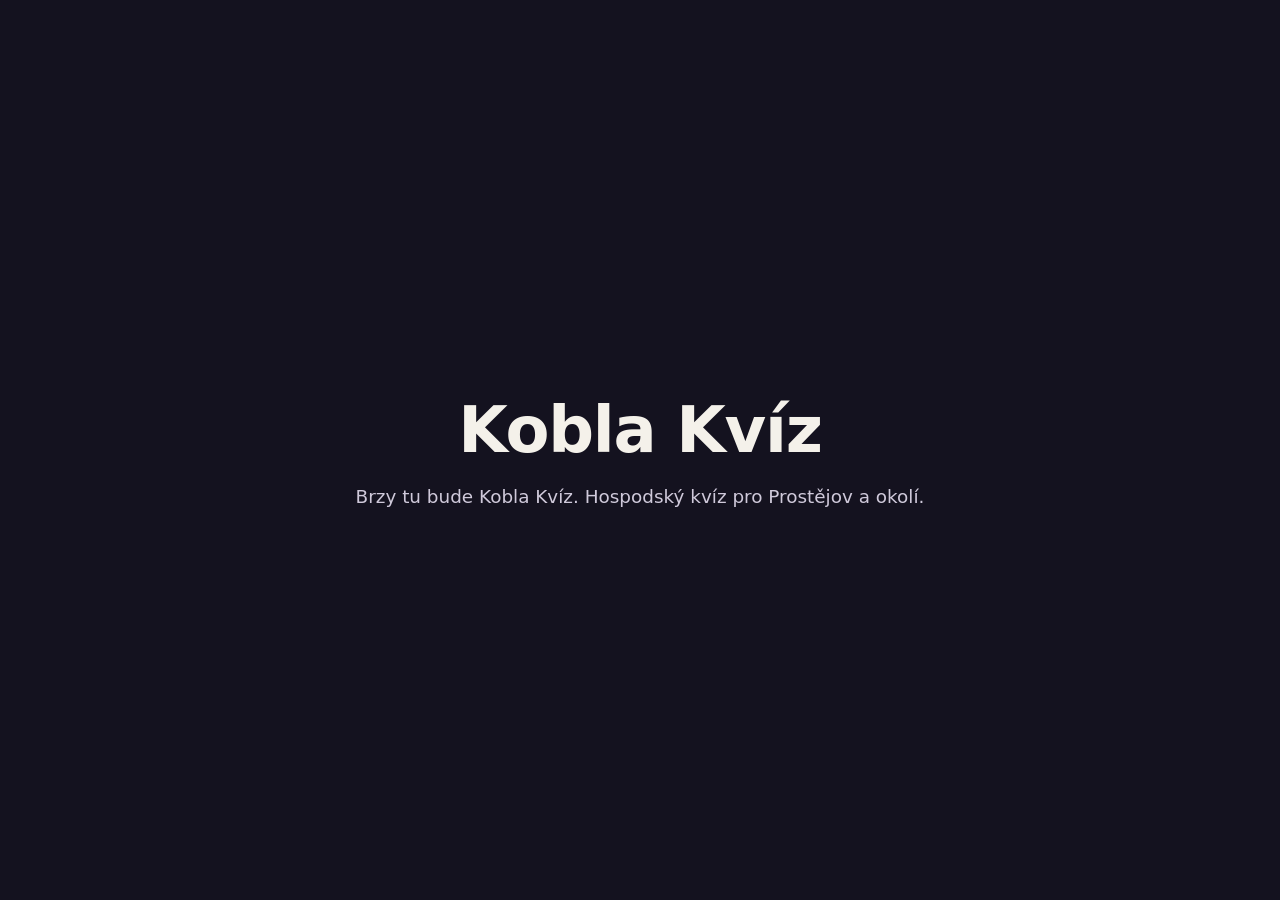
==== index.html @ 4ed38824 "Fáze 0: nasazení na GitHub Pages, kostra webu a vymyšlená demo data Co-Authored-By: Claude Opus 5.5 " ====
<!doctype html>
<html lang="cs">
<head>
  <meta charset="utf-8">
  <meta name="viewport" content="width=device-width, initial-scale=1">
  <title>Kobla Kvíz – brzy</title>
  <meta name="description" content="Hospodský kvíz pro Prostějov a okolí. Web se právě chystá.">
  <style>
    html { color-scheme: dark; }
    body { margin: 0; min-height: 100vh; display: grid; place-items: center; background: #14121f; color: #f4f1ea;
      font-family: system-ui, -apple-system, "Segoe UI", Roboto, sans-serif; text-align: center; padding: 24px; box-sizing: border-box; }
    h1 { font-size: clamp(2.2rem, 8vw, 4rem); margin: 0 0 .3em; letter-spacing: -.02em; }
    p { font-size: 1.15rem; margin: 0; color: #cfc9da; }
  </style>
</head>
<body>
  <main>
    <h1>Kobla Kvíz</h1>
    <p>Brzy tu bude Kobla Kvíz. Hospodský kvíz pro Prostějov a okolí.</p>
  </main>
</body>
</html>
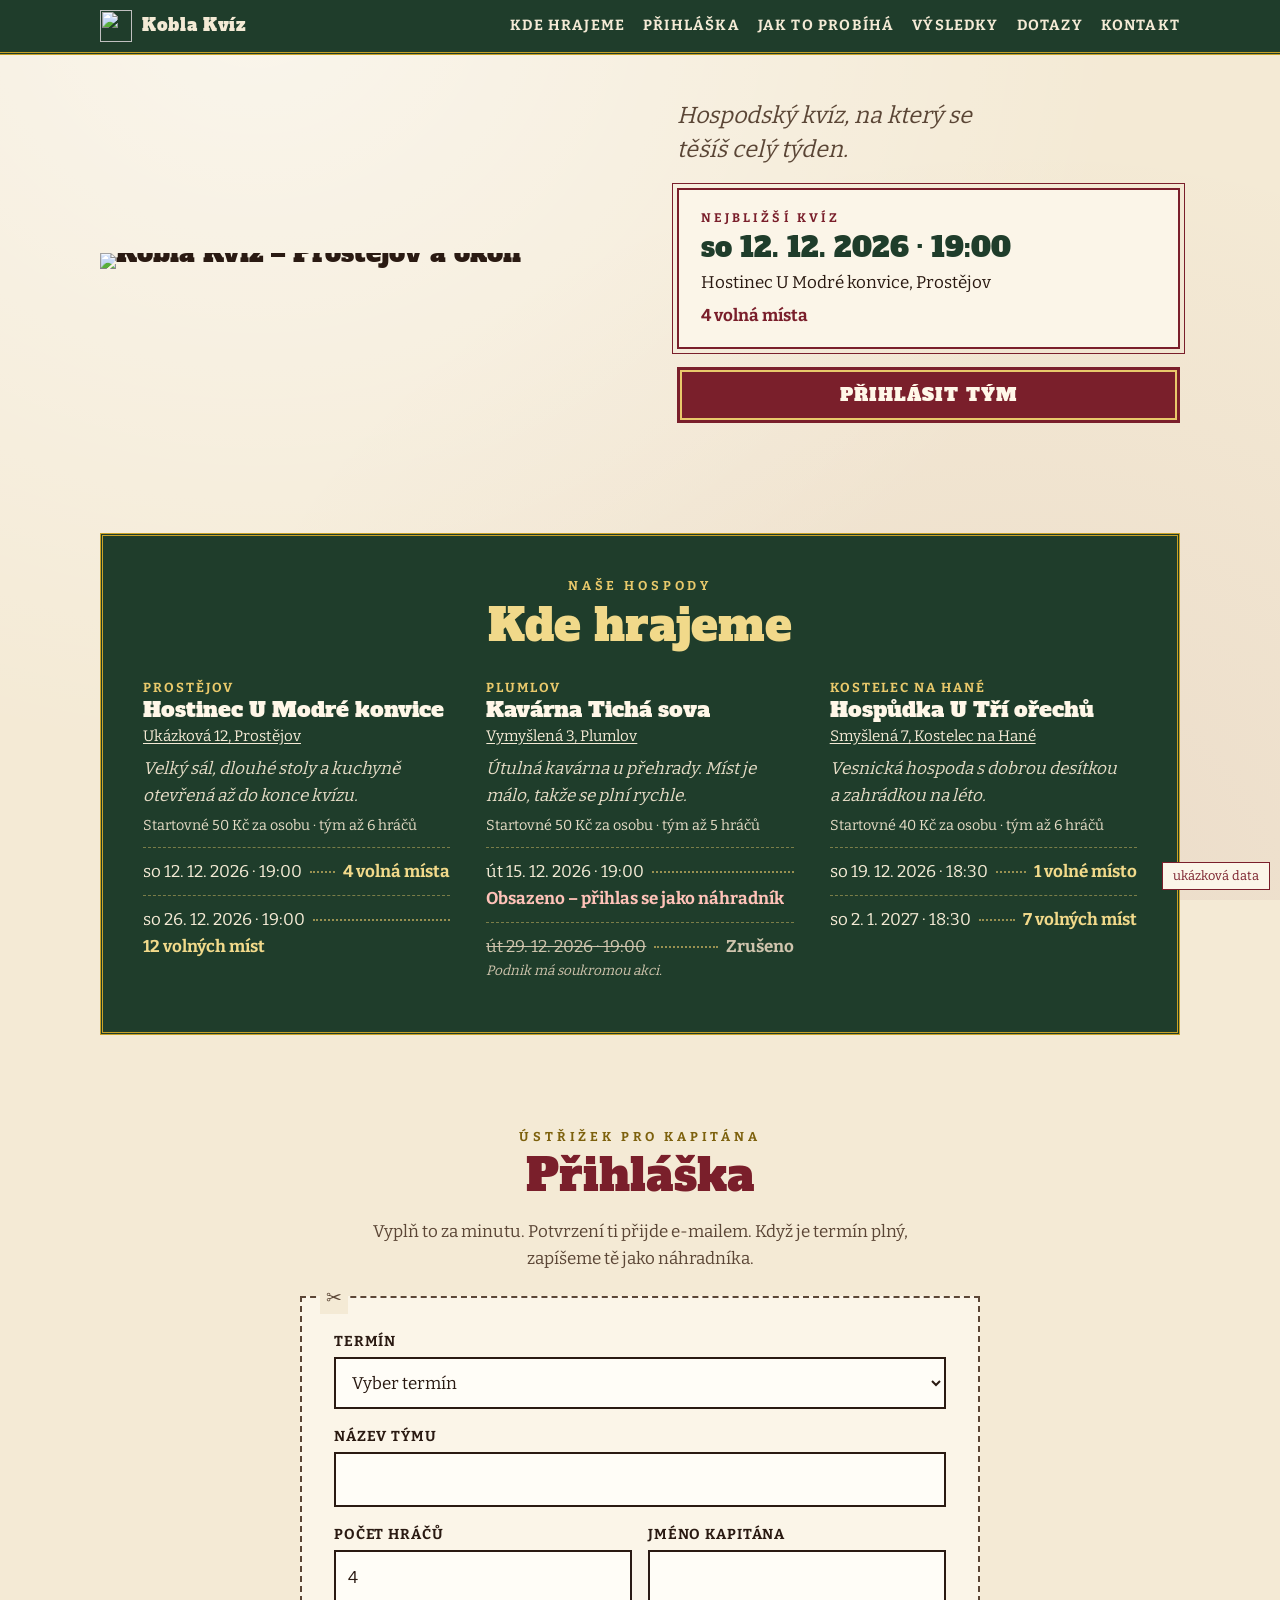
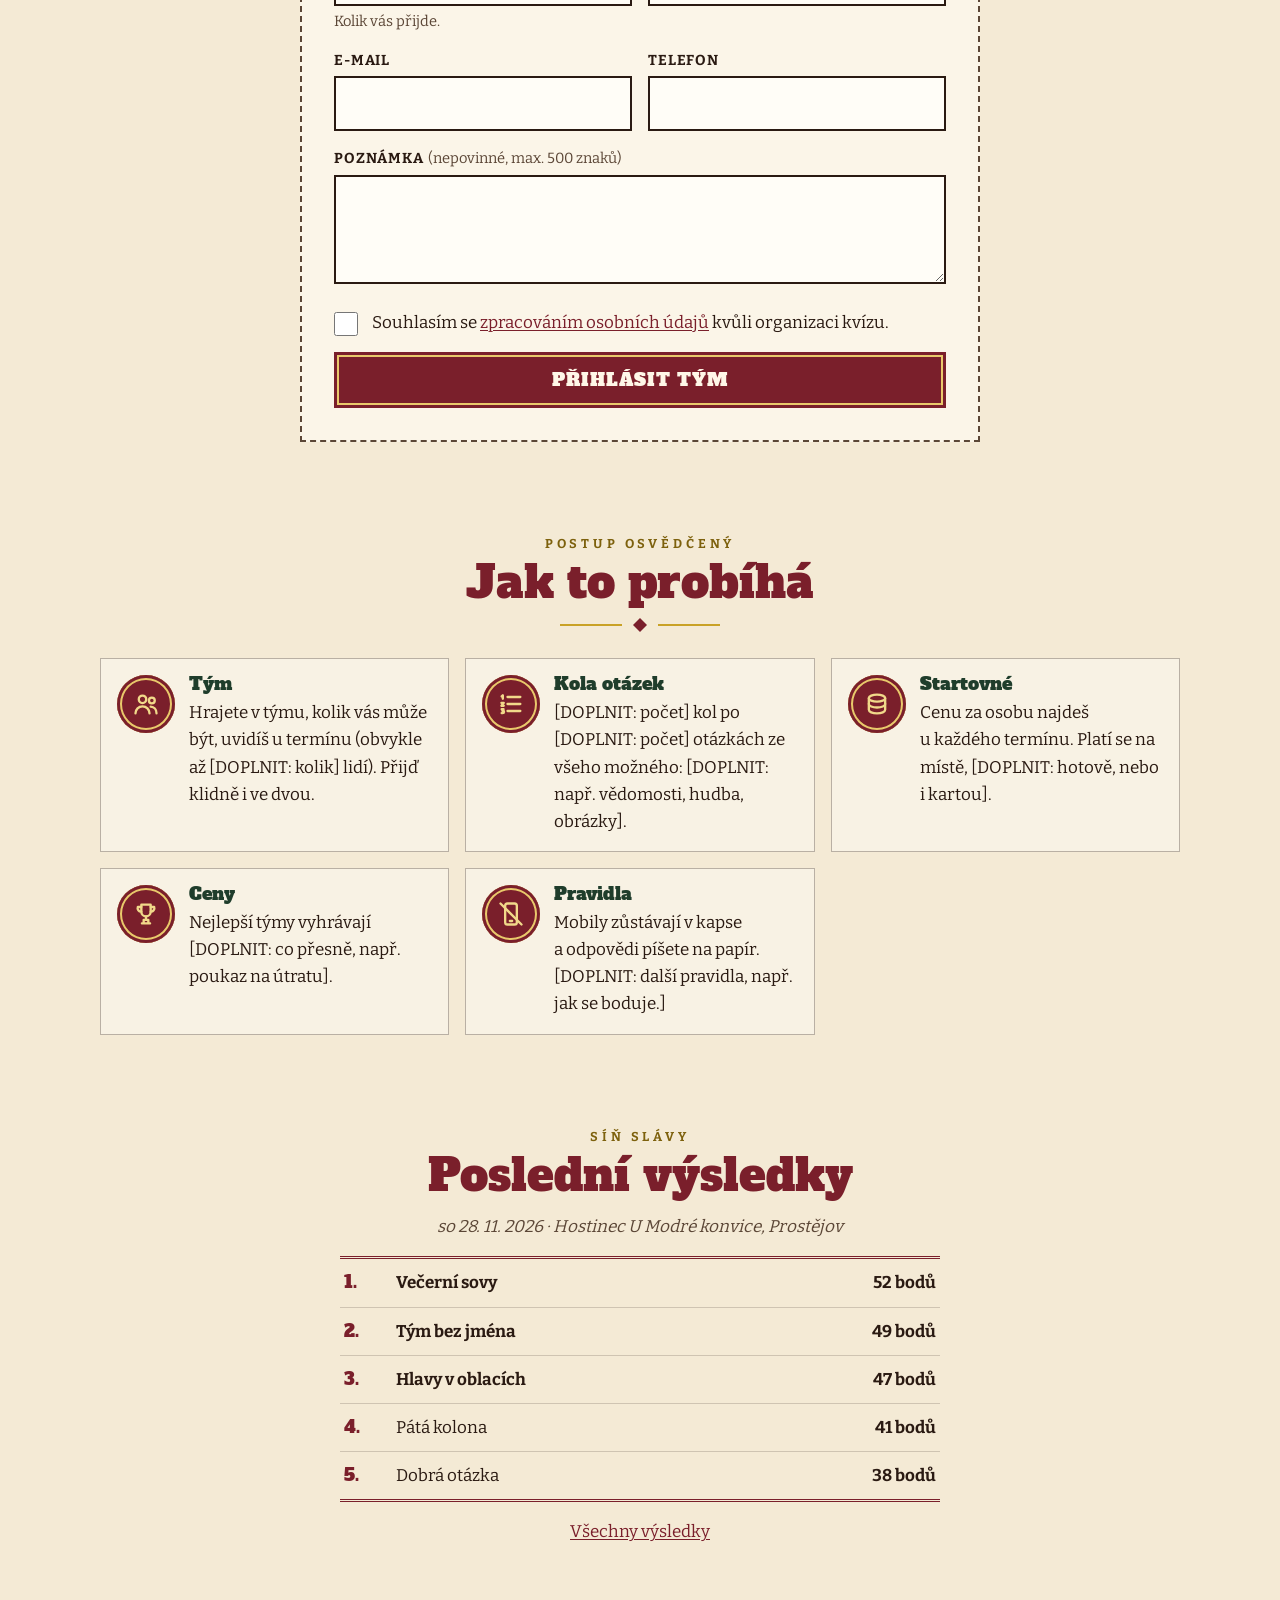
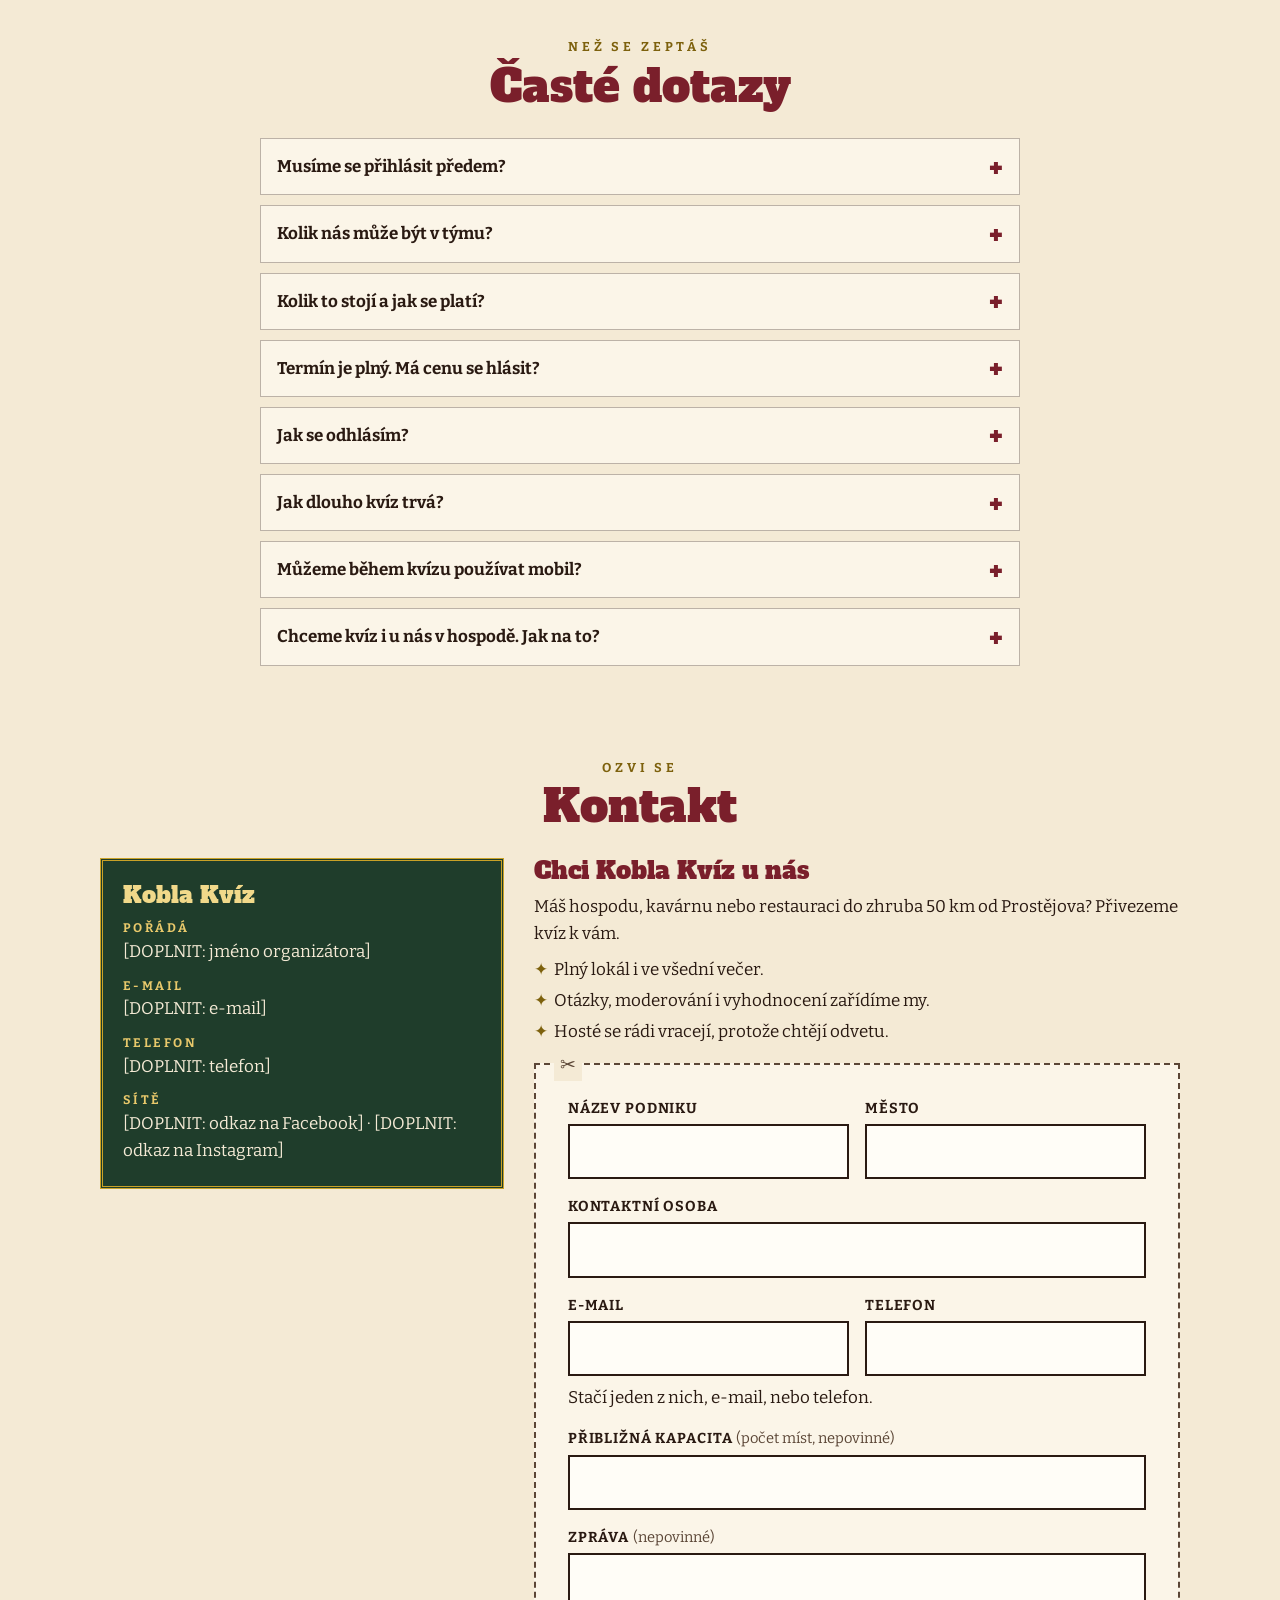
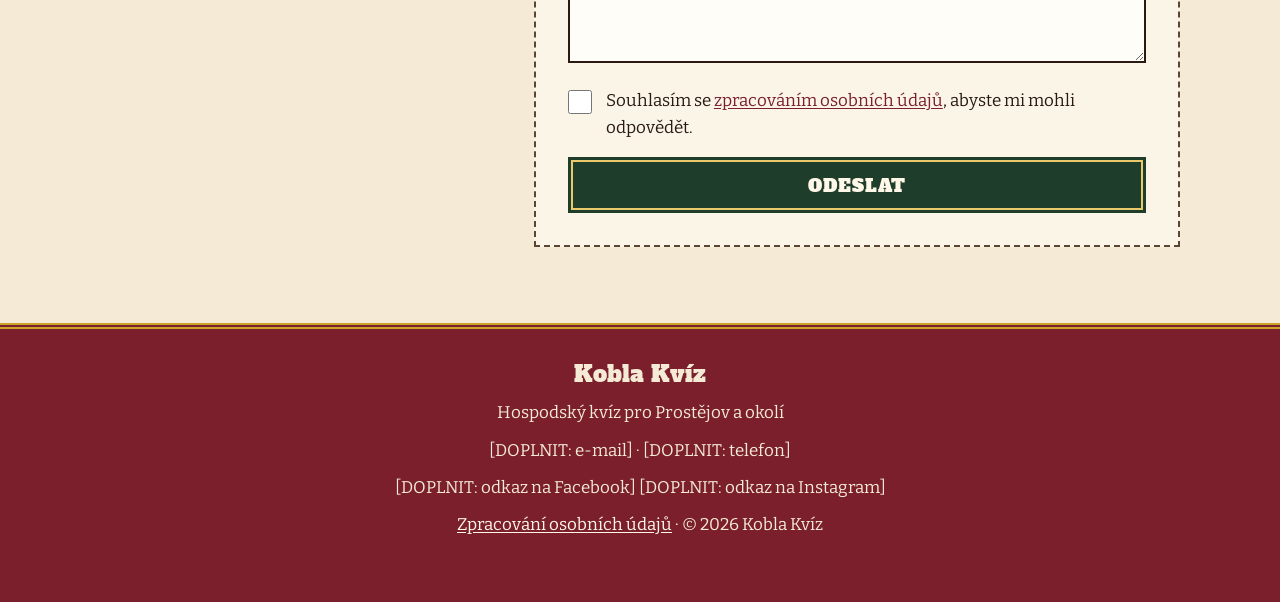
==== commit 565665c7: "Fáze 2: celý web ve stylu C v demo režimu (úvod, přihláška, výsledky, fotky, osobní údaje) Co-Author" ====
--- a/index.html
+++ b/index.html
@@ -3,20 +3,316 @@
 <head>
   <meta charset="utf-8">
   <meta name="viewport" content="width=device-width, initial-scale=1">
-  <title>Kobla Kvíz – brzy</title>
-  <meta name="description" content="Hospodský kvíz pro Prostějov a okolí. Web se právě chystá.">
-  <style>
-    html { color-scheme: dark; }
-    body { margin: 0; min-height: 100vh; display: grid; place-items: center; background: #14121f; color: #f4f1ea;
-      font-family: system-ui, -apple-system, "Segoe UI", Roboto, sans-serif; text-align: center; padding: 24px; box-sizing: border-box; }
-    h1 { font-size: clamp(2.2rem, 8vw, 4rem); margin: 0 0 .3em; letter-spacing: -.02em; }
-    p { font-size: 1.15rem; margin: 0; color: #cfc9da; }
-  </style>
+  <title>Kobla Kvíz – hospodský kvíz v Prostějově a okolí</title>
+  <meta name="description" content="Hospodský kvíz pro Prostějov a okolí. Podívej se, kde a kdy hrajeme, kolik zbývá míst, a přihlas tým za minutu.">
+  <meta name="theme-color" content="#1f3d2b">
+  <link rel="icon" href="assets/img/favicon.svg" type="image/svg+xml">
+  <link rel="icon" href="assets/img/favicon-32.png" sizes="32x32" type="image/png">
+  <link rel="apple-touch-icon" href="assets/img/apple-touch-icon.png">
+  <meta property="og:type" content="website">
+  <meta property="og:locale" content="cs_CZ">
+  <meta property="og:title" content="Kobla Kvíz – hospodský kvíz v Prostějově a okolí">
+  <meta property="og:description" content="Kde a kdy hrajeme, kolik zbývá míst a přihláška týmu za minutu.">
+  <meta property="og:url" content="https://frankie851.github.io/kobla-kviz/">
+  <meta property="og:image" content="https://frankie851.github.io/kobla-kviz/assets/img/sdileni.png">
+  <meta property="og:image:width" content="1200">
+  <meta property="og:image:height" content="630">
+  <meta property="og:image:alt" content="Logo Kobla Kvíz – hospodský kvíz pro Prostějov a okolí">
+  <meta name="twitter:card" content="summary_large_image">
+  <link rel="stylesheet" href="assets/css/styl.css">
 </head>
 <body>
-  <main>
-    <h1>Kobla Kvíz</h1>
-    <p>Brzy tu bude Kobla Kvíz. Hospodský kvíz pro Prostějov a okolí.</p>
+  <a class="preskocit" href="#obsah">Přeskočit na obsah</a>
+
+  <header class="pruh">
+    <div class="obal">
+      <a class="domu" href="./"><img src="assets/img/favicon.svg" alt="" width="32" height="32">Kobla Kvíz</a>
+      <button class="menu-tlacitko" type="button" aria-expanded="false" aria-controls="menu">Menu</button>
+      <nav id="menu" class="menu" aria-label="Hlavní menu">
+        <ul>
+          <li><a href="./#kde">Kde hrajeme</a></li>
+          <li><a href="./#prihlaska">Přihláška</a></li>
+          <li><a href="./#jak">Jak to probíhá</a></li>
+          <li><a href="vysledky.html">Výsledky</a></li>
+          <li data-fotky-odkaz hidden><a href="fotky.html">Fotky</a></li>
+          <li><a href="./#dotazy">Dotazy</a></li>
+          <li><a href="./#kontakt">Kontakt</a></li>
+        </ul>
+      </nav>
+    </div>
+  </header>
+
+  <main id="obsah">
+    <!-- R1 Úvod -->
+    <section class="uvod" aria-label="Úvod">
+      <div class="obal uvod-mrizka">
+        <h1><img class="logo" src="assets/img/logo.svg" alt="Kobla Kvíz – Prostějov a okolí" width="320" height="240"></h1>
+        <div>
+          <p class="slogan">Hospodský kvíz, na který se těšíš celý týden.</p>
+          <div class="kupon" id="nejblizsi" aria-live="polite">
+            <p class="nad">Nejbližší kvíz</p>
+            <span class="kostra kostra--svetla kostra--nadpis" style="margin-inline:auto"></span>
+            <span class="kostra kostra--svetla kostra--kratka" style="margin-inline:auto"></span>
+          </div>
+          <a class="tlacitko" id="tlacitko-prihlasit" href="#prihlaska">Přihlásit tým</a>
+        </div>
+      </div>
+    </section>
+
+    <!-- R2 Kde hrajeme -->
+    <section id="kde">
+      <div class="obal listek">
+        <div class="nadpis"><span class="pred">Naše hospody</span><h2>Kde hrajeme</h2></div>
+        <div class="podniky" id="podniky" aria-live="polite">
+          <div aria-hidden="true"><span class="kostra kostra--kratka"></span><span class="kostra kostra--nadpis"></span><span class="kostra"></span><span class="kostra"></span></div>
+          <div aria-hidden="true"><span class="kostra kostra--kratka"></span><span class="kostra kostra--nadpis"></span><span class="kostra"></span><span class="kostra"></span></div>
+          <div aria-hidden="true"><span class="kostra kostra--kratka"></span><span class="kostra kostra--nadpis"></span><span class="kostra"></span><span class="kostra"></span></div>
+        </div>
+      </div>
+    </section>
+
+    <!-- R3 Přihláška -->
+    <section id="prihlaska">
+      <div class="obal">
+        <div class="nadpis"><span class="pred">Ústřižek pro kapitána</span><h2>Přihláška</h2></div>
+        <p class="uvodni-text">Vyplň to za minutu. Potvrzení ti přijde e-mailem. Když je termín plný, zapíšeme tě jako náhradníka.</p>
+        <div class="formular-obal">
+          <form id="form-prihlaska" class="formular" novalidate>
+            <div class="pole">
+              <label for="f-termin">Termín</label>
+              <select id="f-termin" name="termin_id" required>
+                <option value="">Načítám termíny…</option>
+              </select>
+            </div>
+            <p class="info-termin" id="f-termin-info" aria-live="polite" hidden></p>
+            <div class="pole">
+              <label for="f-tym">Název týmu</label>
+              <input id="f-tym" name="tym" required minlength="2" maxlength="40" autocomplete="off">
+            </div>
+            <div class="dva">
+              <div class="pole">
+                <label for="f-pocet">Počet hráčů</label>
+                <input id="f-pocet" name="pocet_hracu" type="number" inputmode="numeric" min="1" max="10" value="4" required aria-describedby="f-pocet-napoveda">
+                <span class="napoveda" id="f-pocet-napoveda">Kolik vás přijde.</span>
+              </div>
+              <div class="pole">
+                <label for="f-kapitan">Jméno kapitána</label>
+                <input id="f-kapitan" name="kapitan" required maxlength="60" autocomplete="name">
+              </div>
+            </div>
+            <div class="dva">
+              <div class="pole">
+                <label for="f-email">E-mail</label>
+                <input id="f-email" name="email" type="email" required maxlength="120" autocomplete="email" inputmode="email">
+              </div>
+              <div class="pole">
+                <label for="f-telefon">Telefon</label>
+                <input id="f-telefon" name="telefon" type="tel" required maxlength="20" autocomplete="tel" inputmode="tel">
+              </div>
+            </div>
+            <div class="pole">
+              <label for="f-poznamka">Poznámka <span>(nepovinné, max. 500 znaků)</span></label>
+              <textarea id="f-poznamka" name="poznamka" rows="3" maxlength="500"></textarea>
+            </div>
+            <!-- Past na roboty: člověk toto pole nevidí a nevyplní -->
+            <div class="medovnik" aria-hidden="true">
+              <label for="f-web">Web</label>
+              <input id="f-web" name="web" tabindex="-1" autocomplete="off">
+            </div>
+            <div class="souhlas">
+              <input type="checkbox" id="f-souhlas" name="souhlas" required>
+              <label for="f-souhlas">Souhlasím se <a href="osobni-udaje.html">zpracováním osobních údajů</a> kvůli organizaci kvízu.</label>
+            </div>
+            <button class="tlacitko" type="submit">Přihlásit tým</button>
+            <div id="prihlaska-zprava" class="zprava" role="status" tabindex="-1" hidden></div>
+          </form>
+        </div>
+      </div>
+    </section>
+
+    <!-- R4 Jak kvíz probíhá -->
+    <section id="jak">
+      <div class="obal">
+        <div class="nadpis"><span class="pred">Postup osvědčený</span><h2>Jak to probíhá</h2>
+          <svg class="ornament" viewBox="0 0 160 14" aria-hidden="true"><path d="M0 7h62M98 7h62" stroke="#c9a227" stroke-width="2"/><path d="M80 0l7 7-7 7-7-7z" fill="#7a1f2b"/></svg>
+        </div>
+        <ol class="kroky">
+          <li>
+            <span class="ikona" aria-hidden="true"><svg viewBox="0 0 24 24" fill="none" stroke="currentColor" stroke-width="2" stroke-linecap="round" stroke-linejoin="round"><circle cx="9" cy="8" r="3.2"/><path d="M3 20c0-3.3 2.7-6 6-6s6 2.7 6 6"/><circle cx="17" cy="9" r="2.5"/><path d="M16 14.2c2.8.2 5 2.6 5 5.8"/></svg></span>
+            <div><h3>Tým</h3><p>Hrajete v týmu, kolik vás může být, uvidíš u termínu (obvykle až [DOPLNIT: kolik] lidí). Přijď klidně i ve dvou.</p></div>
+          </li>
+          <li>
+            <span class="ikona" aria-hidden="true"><svg viewBox="0 0 24 24" fill="none" stroke="currentColor" stroke-width="2" stroke-linecap="round" stroke-linejoin="round"><path d="M9 6h11M9 12h11M9 18h11"/><path d="M4 5.5l1-1v3M3.8 11h2l-2 2.5h2M4 16.5h1.6l-1 1.3c1 0 1.4.4 1.4 1s-.5 1-1.2 1H4"/></svg></span>
+            <div><h3>Kola otázek</h3><p>[DOPLNIT: počet] kol po [DOPLNIT: počet] otázkách ze všeho možného: [DOPLNIT: např. vědomosti, hudba, obrázky].</p></div>
+          </li>
+          <li>
+            <span class="ikona" aria-hidden="true"><svg viewBox="0 0 24 24" fill="none" stroke="currentColor" stroke-width="2" stroke-linecap="round" stroke-linejoin="round"><ellipse cx="12" cy="7" rx="7" ry="3"/><path d="M5 7v5c0 1.7 3.1 3 7 3s7-1.3 7-3V7"/><path d="M5 12v5c0 1.7 3.1 3 7 3s7-1.3 7-3v-5"/></svg></span>
+            <div><h3>Startovné</h3><p>Cenu za osobu najdeš u každého termínu. Platí se na místě, [DOPLNIT: hotově, nebo i kartou].</p></div>
+          </li>
+          <li>
+            <span class="ikona" aria-hidden="true"><svg viewBox="0 0 24 24" fill="none" stroke="currentColor" stroke-width="2" stroke-linecap="round" stroke-linejoin="round"><path d="M8 4h8v6a4 4 0 0 1-8 0V4z"/><path d="M8 6H5a3 3 0 0 0 3 4M16 6h3a3 3 0 0 1-3 4"/><path d="M12 14v3M8.5 20h7M10 17h4v3h-4z"/></svg></span>
+            <div><h3>Ceny</h3><p>Nejlepší týmy vyhrávají [DOPLNIT: co přesně, např. poukaz na útratu].</p></div>
+          </li>
+          <li>
+            <span class="ikona" aria-hidden="true"><svg viewBox="0 0 24 24" fill="none" stroke="currentColor" stroke-width="2" stroke-linecap="round" stroke-linejoin="round"><rect x="7" y="3" width="10" height="18" rx="2"/><path d="M11 18h2"/><path d="M3 3l18 18"/></svg></span>
+            <div><h3>Pravidla</h3><p>Mobily zůstávají v kapse a odpovědi píšete na papír. [DOPLNIT: další pravidla, např. jak se boduje.]</p></div>
+          </li>
+        </ol>
+      </div>
+    </section>
+
+    <!-- R5 Výsledky (náhled) -->
+    <section id="vysledky">
+      <div class="obal vysledky-blok">
+        <div class="nadpis"><span class="pred">Síň slávy</span><h2>Poslední výsledky</h2></div>
+        <p class="kdy" id="vysledky-kdy"><span class="kostra kostra--svetla kostra--kratka" style="margin-inline:auto"></span></p>
+        <ol class="poradi-tabulka" id="vysledky-nahled" hidden></ol>
+        <a href="vysledky.html">Všechny výsledky</a>
+      </div>
+    </section>
+
+    <!-- R6 Fotky (náhled) – bez fotek zůstane skrytá -->
+    <section id="fotky" hidden>
+      <div class="obal">
+        <div class="nadpis"><span class="pred">Jak to u nás vypadá</span><h2>Fotky</h2></div>
+        <p class="uvodni-text" id="fotky-kdy"></p>
+        <ul class="fotky-mrizka" id="fotky-nahled"></ul>
+        <p class="stred"><a href="fotky.html">Všechny fotky</a></p>
+      </div>
+    </section>
+
+    <!-- R7 Časté dotazy -->
+    <section id="dotazy">
+      <div class="obal">
+        <div class="nadpis"><span class="pred">Než se zeptáš</span><h2>Časté dotazy</h2></div>
+        <div class="dotazy">
+          <details>
+            <summary>Musíme se přihlásit předem?</summary>
+            <div><p>Určitě doporučujeme. Míst je omezeně a přihlášené týmy mají stůl jistý. Když zbude místo, můžete zkusit přijít i bez přihlášky, ale nezaručujeme to.</p></div>
+          </details>
+          <details>
+            <summary>Kolik nás může být v týmu?</summary>
+            <div><p>Nejvyšší počet hráčů je u každého termínu, záleží na velikosti stolů v podniku. Obvykle je to [DOPLNIT: kolik] lidí. Hrát se dá i ve dvou.</p></div>
+          </details>
+          <details>
+            <summary>Kolik to stojí a jak se platí?</summary>
+            <div><p>Startovné za osobu je uvedené u každého termínu. Platí se na místě před začátkem, [DOPLNIT: hotově, nebo i kartou].</p></div>
+          </details>
+          <details>
+            <summary>Termín je plný. Má cenu se hlásit?</summary>
+            <div><p>Ano. Přihlásíš se jako náhradník a když nějaký tým odřekne, ozveme se ti. Náhradníky bereme v pořadí, v jakém se přihlásili.</p></div>
+          </details>
+          <details>
+            <summary>Jak se odhlásím?</summary>
+            <div><p>Stačí odpovědět na potvrzovací e-mail, nebo napsat organizátorovi (kontakt je dole). Dej prosím vědět co nejdřív, ať se místo dostane na náhradníky.</p></div>
+          </details>
+          <details>
+            <summary>Jak dlouho kvíz trvá?</summary>
+            <div><p>Zhruba [DOPLNIT: kolik hodin] včetně přestávek a vyhlášení. Začínáme v čase uvedeném u termínu, přijď prosím [DOPLNIT: kolik] minut předem.</p></div>
+          </details>
+          <details>
+            <summary>Můžeme během kvízu používat mobil?</summary>
+            <div><p>Ne. Kvíz je o tom, co víte, ne co najdete. Mobily nechte v kapse, jinak hrozí [DOPLNIT: jaký trest, např. odečtení bodů].</p></div>
+          </details>
+          <details>
+            <summary>Chceme kvíz i u nás v hospodě. Jak na to?</summary>
+            <div><p>Paráda! Vyplň krátký formulář v sekci <a href="#kontakt">Kontakt</a> a ozveme se ti.</p></div>
+          </details>
+        </div>
+      </div>
+    </section>
+
+    <!-- R8 Kontakt + formulář pro hospody -->
+    <section id="kontakt">
+      <div class="obal">
+        <div class="nadpis"><span class="pred">Ozvi se</span><h2>Kontakt</h2></div>
+        <div class="kontakt-mrizka">
+          <div class="vizitka">
+            <h3>Kobla Kvíz</h3>
+            <ul>
+              <li><span class="stitek">Pořádá</span>[DOPLNIT: jméno organizátora]</li>
+              <li><span class="stitek">E-mail</span><span data-kontakt="email">[DOPLNIT: e-mail]</span></li>
+              <li><span class="stitek">Telefon</span><span data-kontakt="telefon">[DOPLNIT: telefon]</span></li>
+              <li><span class="stitek">Sítě</span><span data-kontakt="facebook">[DOPLNIT: odkaz na Facebook]</span> · <span data-kontakt="instagram">[DOPLNIT: odkaz na Instagram]</span></li>
+            </ul>
+          </div>
+
+          <div class="pro-hospody">
+            <h3>Chci Kobla Kvíz u nás</h3>
+            <p>Máš hospodu, kavárnu nebo restauraci do zhruba 50 km od Prostějova? Přivezeme kvíz k vám.</p>
+            <ul class="vyhody">
+              <li>Plný lokál i ve všední večer.</li>
+              <li>Otázky, moderování i vyhodnocení zařídíme my.</li>
+              <li>Hosté se rádi vracejí, protože chtějí odvetu.</li>
+            </ul>
+            <div class="formular-obal">
+              <form id="form-hospoda" class="formular" novalidate>
+                <div class="dva">
+                  <div class="pole">
+                    <label for="h-podnik">Název podniku</label>
+                    <input id="h-podnik" name="podnik" required maxlength="80" autocomplete="organization">
+                  </div>
+                  <div class="pole">
+                    <label for="h-mesto">Město</label>
+                    <input id="h-mesto" name="mesto" required maxlength="60" autocomplete="address-level2">
+                  </div>
+                </div>
+                <div class="pole">
+                  <label for="h-osoba">Kontaktní osoba</label>
+                  <input id="h-osoba" name="kontaktni_osoba" required maxlength="60" autocomplete="name">
+                </div>
+                <div class="dva">
+                  <div class="pole">
+                    <label for="h-email">E-mail</label>
+                    <input id="h-email" name="email" type="email" maxlength="120" autocomplete="email" inputmode="email" aria-describedby="h-kontakt-napoveda">
+                  </div>
+                  <div class="pole">
+                    <label for="h-telefon">Telefon</label>
+                    <input id="h-telefon" name="telefon" type="tel" maxlength="20" autocomplete="tel" inputmode="tel" aria-describedby="h-kontakt-napoveda">
+                  </div>
+                </div>
+                <p class="napoveda" id="h-kontakt-napoveda" style="margin:-8px 0 0">Stačí jeden z nich, e-mail, nebo telefon.</p>
+                <div class="pole">
+                  <label for="h-kapacita">Přibližná kapacita <span>(počet míst, nepovinné)</span></label>
+                  <input id="h-kapacita" name="kapacita" type="number" inputmode="numeric" min="1" max="1000">
+                </div>
+                <div class="pole">
+                  <label for="h-zprava">Zpráva <span>(nepovinné)</span></label>
+                  <textarea id="h-zprava" name="zprava" rows="3" maxlength="1000"></textarea>
+                </div>
+                <div class="medovnik" aria-hidden="true">
+                  <label for="h-web">Web</label>
+                  <input id="h-web" name="web" tabindex="-1" autocomplete="off">
+                </div>
+                <div class="souhlas">
+                  <input type="checkbox" id="h-souhlas" name="souhlas" required>
+                  <label for="h-souhlas">Souhlasím se <a href="osobni-udaje.html">zpracováním osobních údajů</a>, abyste mi mohli odpovědět.</label>
+                </div>
+                <button class="tlacitko tlacitko--zelene" type="submit">Odeslat</button>
+                <div id="hospoda-zprava" class="zprava" role="status" tabindex="-1" hidden></div>
+              </form>
+            </div>
+          </div>
+        </div>
+      </div>
+    </section>
   </main>
+
+  <!-- R12 Patička -->
+  <footer class="paticka">
+    <div class="obal">
+      <p class="jmeno">Kobla Kvíz</p>
+      <p>Hospodský kvíz pro Prostějov a okolí</p>
+      <p><span data-kontakt="email">[DOPLNIT: e-mail]</span> · <span data-kontakt="telefon">[DOPLNIT: telefon]</span></p>
+      <p class="site"><span data-kontakt="facebook">[DOPLNIT: odkaz na Facebook]</span> <span data-kontakt="instagram">[DOPLNIT: odkaz na Instagram]</span></p>
+      <p><a href="osobni-udaje.html">Zpracování osobních údajů</a> · © <span data-rok>2026</span> Kobla Kvíz</p>
+    </div>
+  </footer>
+
+  <script src="config.js"></script>
+  <script src="assets/js/cesky.js"></script>
+  <script src="assets/js/kobla.js"></script>
+  <script src="assets/js/formulare.js"></script>
+  <script src="assets/js/uvod.js"></script>
 </body>
 </html>
--- a/assets/css/styl.css
+++ b/assets/css/styl.css
@@ -0,0 +1,278 @@
+/* Kobla Kvíz – styly webu (design C „Pivní etiketa“, zvolil David, viz docs/DECISIONS.md D-013)
+   Barvy a písma jsou nahoře v :root, ať se dají změnit na jednom místě. */
+
+@import url("../fonts/alfa-slab-one/alfa-slab-one.css");
+@import url("../fonts/bitter/bitter.css");
+
+:root {
+  --papir: #f4ead5;
+  --papir-svetly: #fbf5e8;
+  --bordo: #7a1f2b;
+  --bordo-tmave: #5f1621;
+  --zelena: #1f3d2b;
+  --zlato: #c9a227;
+  --zlato-svetle: #f1d98a;
+  --zlato-tmave: #7d610d;
+  --inkoust: #2a1a12;
+  --tlumeny: #5b4636;
+  --ok: #1f5c34;
+  --pismo-nadpis: "Alfa Slab One", Georgia, serif;
+  --pismo: Bitter, Georgia, serif;
+}
+
+/* ---------- Základ ---------- */
+*, *::before, *::after { box-sizing: border-box; }
+html { scroll-behavior: smooth; scroll-padding-top: 12px; }
+body {
+  margin: 0; color: var(--inkoust); background: var(--papir);
+  font: 400 1.0625rem/1.6 var(--pismo);
+  background-image: radial-gradient(ellipse at 20% 0%, rgba(255,255,255,.55), transparent 60%),
+                    radial-gradient(ellipse at 80% 100%, rgba(122,31,43,.07), transparent 60%);
+  background-attachment: fixed;
+}
+img { max-width: 100%; height: auto; }
+a { color: var(--bordo); text-underline-offset: 2px; }
+a:hover { color: var(--bordo-tmave); }
+:focus-visible { outline: 3px solid var(--zelena); outline-offset: 3px; }
+h1, h2, h3 { font-family: var(--pismo-nadpis); font-weight: 400; margin: 0; line-height: 1.12; }
+[hidden] { display: none !important; }
+.obal { width: min(1080px, 100% - 32px); margin-inline: auto; }
+.uzke { max-width: 720px; }
+.skryte { position: absolute !important; width: 1px; height: 1px; overflow: hidden; clip: rect(0 0 0 0); white-space: nowrap; }
+.preskocit { position: absolute; left: 8px; top: -60px; z-index: 100; background: var(--zelena); color: #fff; padding: 10px 16px; }
+.preskocit:focus { top: 8px; color: #fff; }
+
+/* Štítek demo režimu */
+.stitek-demo { position: fixed; right: 10px; bottom: 10px; z-index: 50; font-size: .8rem; background: var(--papir-svetly);
+  border: 1px solid var(--bordo); color: var(--bordo); padding: 3px 10px; }
+
+/* ---------- Horní pruh a menu ---------- */
+.pruh { background: var(--zelena); color: var(--papir); border-bottom: 3px double var(--zlato); position: relative; z-index: 20; }
+.pruh .obal { display: flex; align-items: center; justify-content: space-between; gap: 12px; min-height: 52px; }
+.domu { display: inline-flex; align-items: center; gap: 10px; color: var(--papir); text-decoration: none; font-family: var(--pismo-nadpis); font-size: 1.05rem; letter-spacing: .04em; }
+.domu:hover { color: #fff; }
+.domu img { width: 32px; height: 32px; }
+.menu-tlacitko { display: none; }
+.menu ul { list-style: none; margin: 0; padding: 0; display: flex; flex-wrap: wrap; gap: 2px 18px; }
+.menu a { color: var(--papir); text-decoration: none; font-weight: 700; font-size: .92rem; text-transform: uppercase; letter-spacing: .08em; display: inline-block; padding: 8px 0; }
+.menu a:hover, .menu a[aria-current="page"] { color: var(--zlato-svetle); text-decoration: underline; text-decoration-thickness: 2px; }
+
+/* Na mobilu se menu schová pod tlačítko (jen když běží JavaScript) */
+@media (max-width: 899px) {
+  .js .menu-tlacitko { display: inline-flex; align-items: center; gap: 8px; min-height: 44px; padding: 0 14px; background: transparent; color: var(--papir);
+    border: 1px solid rgba(241,217,138,.6); font: 700 .9rem var(--pismo); text-transform: uppercase; letter-spacing: .08em; cursor: pointer; }
+  .js .menu-tlacitko::before { content: ""; width: 16px; height: 2px; background: currentColor; box-shadow: 0 -5px currentColor, 0 5px currentColor; }
+  .js .menu { display: none; position: absolute; left: 0; right: 0; top: 100%; background: var(--zelena); border-bottom: 3px double var(--zlato); }
+  .js .menu.otevrene { display: block; }
+  .js .menu ul { flex-direction: column; padding: 6px 16px 14px; }
+  .js .menu a { display: block; padding: 12px 0; border-bottom: 1px solid rgba(241,217,138,.2); }
+  .pruh .obal { flex-wrap: wrap; }
+  .menu ul { gap: 0 14px; }
+}
+
+/* ---------- Tlačítka ---------- */
+.tlacitko { display: inline-flex; align-items: center; justify-content: center; gap: 8px; min-height: 56px; padding: 0 30px; background: var(--bordo); color: #fff7e8;
+  border: 0; box-shadow: inset 0 0 0 3px var(--bordo), inset 0 0 0 5px #e9c96b; font: 400 1.12rem/1.1 var(--pismo-nadpis); letter-spacing: .06em;
+  text-transform: uppercase; text-decoration: none; cursor: pointer; text-align: center; transition: background .15s; }
+.tlacitko:hover { background: var(--bordo-tmave); color: #fff7e8; box-shadow: inset 0 0 0 3px var(--bordo-tmave), inset 0 0 0 5px #e9c96b; }
+.tlacitko[disabled] { opacity: .6; cursor: wait; }
+.tlacitko--zelene { background: var(--zelena); box-shadow: inset 0 0 0 3px var(--zelena), inset 0 0 0 5px #e9c96b; }
+.tlacitko--zelene:hover { background: #142a1d; box-shadow: inset 0 0 0 3px #142a1d, inset 0 0 0 5px #e9c96b; }
+
+/* ---------- Úvod (R1) ---------- */
+.uvod { padding: 20px 0 44px; text-align: center; }
+.uvod-mrizka { display: grid; gap: 4px; justify-items: center; }
+.uvod h1 { margin: 0; line-height: 0; }
+.uvod .logo { width: min(330px, 84vw); height: auto; }
+.slogan { font-style: italic; font-size: 1.2rem; margin: 4px auto 16px; max-width: 28ch; color: var(--tlumeny); line-height: 1.45; }
+.kupon { width: min(460px, 100%); border: 2px solid var(--bordo); outline: 1px solid var(--bordo); outline-offset: 4px; padding: 14px 18px; background: var(--papir-svetly); text-align: center; }
+.kupon .nad { margin: 0; font-size: .78rem; letter-spacing: .25em; text-transform: uppercase; color: var(--bordo); font-weight: 700; }
+.kupon .nad::before, .kupon .nad::after { content: " ✦ "; color: var(--zlato-tmave); }
+.kupon .kdy { font: 400 1.45rem/1.2 var(--pismo-nadpis); margin: 4px 0; color: var(--zelena); }
+.kupon .kde { margin: 0; }
+.kupon .volno { display: inline-block; margin-top: 6px; font-weight: 700; color: var(--bordo); }
+.uvod .tlacitko { margin-top: 18px; width: min(460px, 100%); }
+
+@media (min-width: 900px) {
+  .uvod { padding: 44px 0 64px; text-align: left; }
+  .uvod-mrizka { grid-template-columns: minmax(0, 1.05fr) minmax(0, 1fr); gap: 48px; align-items: center; justify-items: stretch; }
+  .uvod .logo { width: 100%; max-width: 500px; }
+  .uvod .slogan { margin: 0 0 22px; font-size: 1.45rem; max-width: 22ch; }
+  .uvod .kupon { width: 100%; text-align: left; padding: 18px 22px; }
+  .uvod .kupon .nad::before, .uvod .kupon .nad::after { content: ""; }
+  .uvod .kupon .kdy { font-size: 1.7rem; }
+  .uvod .tlacitko { width: 100%; }
+}
+
+/* ---------- Sekce a nadpisy ---------- */
+section { padding: 46px 0; }
+.nadpis { text-align: center; margin-bottom: 26px; }
+.nadpis .pred { display: block; font-size: .8rem; letter-spacing: .3em; text-transform: uppercase; color: var(--zlato-tmave); font-weight: 700; margin-bottom: 4px; }
+h2 { font-size: clamp(1.9rem, 7vw, 2.8rem); color: var(--bordo); }
+.ornament { display: block; width: 160px; height: 14px; margin: 10px auto 0; }
+.uvodni-text { text-align: center; max-width: 52ch; margin: -10px auto 24px; color: var(--tlumeny); }
+
+/* ---------- Kde hrajeme (R2) – nápojový lístek ---------- */
+.listek { background: var(--zelena); color: var(--papir); padding: 26px 20px; border: 3px double var(--zlato); }
+.listek h2 { color: var(--zlato-svetle); }
+.listek .nadpis .pred { color: #e9c96b; }
+.podniky { display: grid; gap: 30px; }
+.podnik h3 { font-size: 1.35rem; color: #fff7e8; }
+.podnik .mesto { margin: 0; color: #e9c96b; text-transform: uppercase; letter-spacing: .15em; font-size: .82rem; font-weight: 700; }
+.podnik .adresa { color: var(--papir); font-size: .95rem; }
+.podnik .adresa:hover { color: #fff; }
+.podnik .popis { margin: 6px 0 4px; color: #e6dcc6; font-style: italic; }
+.podnik .info { margin: 0 0 10px; font-size: .9rem; color: #e6dcc6; }
+.terminy { list-style: none; padding: 0; margin: 0; }
+.terminy a, .terminy .neaktivni { display: flex; flex-wrap: wrap; align-items: baseline; gap: 0 8px; padding: 10px 0; min-height: 46px; color: var(--papir); text-decoration: none; border-top: 1px dashed rgba(233,201,107,.45); }
+.terminy .tecky { flex: 1; border-bottom: 2px dotted rgba(233,201,107,.6); min-width: 16px; transform: translateY(-4px); }
+.terminy a:hover .datum { text-decoration: underline; }
+.terminy .stav { font-weight: 700; color: var(--zlato-svetle); }
+.terminy [data-stav="obsazeno"] .stav { color: #ffc2b8; }
+.terminy .neaktivni { color: #cfc4ad; }
+.terminy .neaktivni .stav { color: #cfc4ad; }
+.terminy [data-stav="zruseno"] .datum { text-decoration: line-through; }
+.terminy .pozn { display: block; width: 100%; font-size: .85rem; font-style: italic; }
+.zadne { font-style: italic; color: #e6dcc6; margin: 4px 0 0; }
+
+/* Kostra obsahu při načítání */
+.kostra { display: block; height: 1em; margin: 8px 0; background: linear-gradient(90deg, rgba(233,201,107,.18), rgba(233,201,107,.38), rgba(233,201,107,.18));
+  background-size: 200% 100%; animation: kostra 1.4s infinite linear; border-radius: 2px; }
+.kostra--svetla { background: linear-gradient(90deg, rgba(122,31,43,.08), rgba(122,31,43,.18), rgba(122,31,43,.08)); background-size: 200% 100%; }
+.kostra--nadpis { height: 1.6em; width: 70%; }
+.kostra--kratka { width: 45%; }
+@keyframes kostra { from { background-position: 200% 0; } to { background-position: -200% 0; } }
+
+/* Hláška při chybě načtení */
+.chyba-nacteni { background: var(--papir-svetly); color: var(--inkoust); border: 2px solid var(--bordo); padding: 16px 18px; text-align: left; }
+.chyba-nacteni strong { color: var(--bordo); display: block; margin-bottom: 4px; }
+.chyba-nacteni p { margin: 0; }
+.kupon .chyba-nacteni { border: 0; padding: 4px 0 0; background: none; text-align: center; }
+
+/* ---------- Jak kvíz probíhá (R4) ---------- */
+.kroky { list-style: none; margin: 0; padding: 0; display: grid; gap: 16px; }
+.kroky li { display: grid; grid-template-columns: 58px 1fr; gap: 14px; align-items: start; padding: 16px; border: 1px solid rgba(42,26,18,.3); background: rgba(255,255,255,.35); }
+.kroky .ikona { width: 58px; height: 58px; display: grid; place-items: center; border-radius: 50%; background: var(--bordo); color: var(--zlato-svetle); box-shadow: inset 0 0 0 3px var(--bordo), inset 0 0 0 5px #e9c96b; }
+.kroky .ikona svg { width: 28px; height: 28px; }
+.kroky h3 { font-size: 1.1rem; color: var(--zelena); margin-bottom: 4px; }
+.kroky p { margin: 0; }
+
+/* ---------- Formuláře (R3, R8) ---------- */
+.formular-obal { max-width: 680px; margin-inline: auto; background: var(--papir-svetly); padding: 22px 18px; border: 2px dashed var(--tlumeny); position: relative; }
+.formular-obal::before { content: "✂"; position: absolute; top: -15px; left: 18px; background: var(--papir); padding: 0 6px; font-size: 1.2rem; color: var(--tlumeny); }
+.formular { display: grid; gap: 16px; }
+.pole label, .pole .popisek { display: block; font-weight: 700; margin-bottom: 4px; text-transform: uppercase; letter-spacing: .06em; font-size: .9rem; }
+.pole label span, .pole .napoveda { text-transform: none; letter-spacing: 0; font-weight: 400; color: var(--tlumeny); font-size: .92rem; }
+.pole .napoveda { display: block; margin: 4px 0 0; }
+input, select, textarea { width: 100%; font: inherit; color: var(--inkoust); background: #fffdf7; border: 2px solid var(--inkoust); border-radius: 0; padding: 12px; min-height: 52px; }
+textarea { resize: vertical; }
+input:focus, select:focus, textarea:focus { outline: none; border-color: var(--bordo); box-shadow: 0 0 0 3px rgba(122,31,43,.3); }
+[aria-invalid="true"] { border-color: #b3261e; background: #fff6f4; }
+.chyba-pole { display: block; color: #a3221b; font-weight: 700; font-size: .92rem; margin-top: 4px; }
+.chyba-pole::before { content: "✗ "; }
+.souhlas { display: grid; grid-template-columns: 28px 1fr; gap: 10px; align-items: start; }
+.souhlas input { width: 24px; height: 24px; min-height: 0; margin: 3px 0 0; accent-color: var(--bordo); }
+.souhlas .chyba-pole { grid-column: 2; margin-top: 0; }
+.formular .tlacitko { width: 100%; }
+.dva { display: grid; gap: 16px; }
+.medovnik { position: absolute; left: -9999px; width: 1px; height: 1px; overflow: hidden; }
+.info-termin { margin: -6px 0 0; padding: 10px 12px; background: rgba(31,61,43,.08); border-left: 4px solid var(--zelena); font-size: .95rem; }
+.zprava { margin: 0; padding: 14px 16px; border: 2px solid; font-weight: 700; }
+.zprava p { margin: 0; }
+.zprava p + p { margin-top: 6px; font-weight: 400; }
+.zprava--ok { border-color: var(--ok); color: var(--ok); background: #eef6ef; }
+.zprava--nahradnik { border-color: var(--zlato-tmave); color: #5c4709; background: #fbf3d9; }
+.zprava--chyba { border-color: #a3221b; color: #8a1c16; background: #fff1ee; }
+
+@media (min-width: 700px) {
+  .dva { grid-template-columns: 1fr 1fr; }
+  .formular-obal { padding: 32px; }
+}
+
+/* ---------- Výsledky (R5, R9) ---------- */
+.vysledky-blok { max-width: 600px; margin-inline: auto; text-align: center; }
+.vysledky-blok .kdy { margin: -14px 0 16px; font-style: italic; color: var(--tlumeny); }
+.poradi-tabulka { list-style: none; margin: 0 0 16px; padding: 0; text-align: left; border-top: 3px double var(--bordo); border-bottom: 3px double var(--bordo); }
+.poradi-tabulka li { display: grid; grid-template-columns: 44px 1fr auto; gap: 8px; padding: 10px 4px; border-bottom: 1px solid rgba(42,26,18,.18); }
+.poradi-tabulka li:last-child { border-bottom: 0; }
+.poradi-tabulka .poradi { font-family: var(--pismo-nadpis); color: var(--bordo); }
+.poradi-tabulka .body { font-weight: 700; white-space: nowrap; }
+.poradi-tabulka li:nth-child(-n+3) .tym { font-weight: 700; }
+
+/* ---------- Fotky (R6, R10) ---------- */
+.fotky-mrizka { display: grid; grid-template-columns: repeat(2, 1fr); gap: 10px; margin: 0 0 18px; padding: 0; list-style: none; }
+.fotky-mrizka a, .fotky-mrizka button { display: block; width: 100%; padding: 0; border: 3px solid #fffdf7; box-shadow: 0 1px 4px rgba(42,26,18,.3); background: var(--papir-svetly); cursor: zoom-in; aspect-ratio: 4 / 3; overflow: hidden; }
+.fotky-mrizka img { width: 100%; height: 100%; object-fit: cover; display: block; }
+.stred { text-align: center; }
+@media (min-width: 700px) { .fotky-mrizka { grid-template-columns: repeat(4, 1fr); } }
+
+.prohlizec { padding: 0; border: 0; background: transparent; max-width: 100vw; max-height: 100vh; width: 100%; height: 100%; }
+.prohlizec::backdrop { background: rgba(20,12,8,.92); }
+.prohlizec figure { margin: 0; height: 100%; display: grid; grid-template-rows: 1fr auto; place-items: center; padding: 56px 12px 16px; }
+.prohlizec img { max-width: 100%; max-height: calc(100vh - 130px); object-fit: contain; border: 4px solid #fffdf7; }
+.prohlizec figcaption { color: var(--papir); margin-top: 8px; text-align: center; }
+.prohlizec .ovladani { position: fixed; top: 10px; right: 10px; left: 10px; display: flex; justify-content: space-between; gap: 8px; }
+.prohlizec .ovladani button { min-width: 48px; min-height: 48px; background: var(--papir-svetly); color: var(--inkoust); border: 0; font: 700 1rem var(--pismo); cursor: pointer; padding: 0 14px; }
+
+/* ---------- Časté dotazy (R7) ---------- */
+.dotazy { max-width: 760px; margin-inline: auto; display: grid; gap: 10px; }
+.dotazy details { background: var(--papir-svetly); border: 1px solid rgba(42,26,18,.3); }
+.dotazy summary { cursor: pointer; padding: 14px 44px 14px 16px; font-weight: 700; position: relative; list-style: none; min-height: 48px; }
+.dotazy summary::-webkit-details-marker { display: none; }
+.dotazy summary::after { content: "+"; position: absolute; right: 16px; top: 50%; transform: translateY(-50%); font: 400 1.5rem var(--pismo-nadpis); color: var(--bordo); }
+.dotazy details[open] summary::after { content: "–"; }
+.dotazy details > div { padding: 0 16px 14px; }
+.dotazy p { margin: 0 0 8px; }
+
+/* ---------- Kontakt (R8) ---------- */
+.kontakt-mrizka { display: grid; gap: 30px; }
+.vizitka { background: var(--zelena); color: var(--papir); padding: 22px 20px; border: 3px double var(--zlato); }
+.vizitka h3 { color: var(--zlato-svetle); font-size: 1.4rem; margin-bottom: 10px; }
+.vizitka ul { list-style: none; margin: 0; padding: 0; display: grid; gap: 10px; }
+.vizitka a { color: #fff7e8; }
+.vizitka .stitek { display: block; font-size: .78rem; letter-spacing: .2em; text-transform: uppercase; color: #e9c96b; font-weight: 700; }
+.pro-hospody h3 { color: var(--bordo); font-size: 1.5rem; margin-bottom: 8px; }
+.pro-hospody > p { margin: 0 0 8px; }
+.vyhody { margin: 0 0 18px; padding-left: 1.2em; }
+.vyhody li { margin-bottom: 4px; }
+.vyhody li::marker { content: "✦  "; color: var(--zlato-tmave); }
+@media (min-width: 900px) {
+  .listek { padding: 40px; }
+  .podniky { grid-template-columns: repeat(auto-fit, minmax(280px, 1fr)); gap: 36px; }
+  .kroky { grid-template-columns: repeat(auto-fit, minmax(300px, 1fr)); }
+  .kontakt-mrizka { grid-template-columns: 1fr 1.6fr; align-items: start; }
+}
+
+/* ---------- Podstránky ---------- */
+.hlava-stranky { padding: 36px 0 10px; text-align: center; }
+.hlava-stranky h1 { font-size: clamp(2rem, 8vw, 3rem); color: var(--bordo); }
+.hlava-stranky p { color: var(--tlumeny); margin: 8px auto 0; max-width: 50ch; }
+.filtr { display: flex; flex-wrap: wrap; gap: 8px 12px; align-items: center; justify-content: center; margin: 10px 0 26px; }
+.filtr label { font-weight: 700; text-transform: uppercase; letter-spacing: .06em; font-size: .9rem; }
+.filtr select { width: auto; min-width: 240px; max-width: 100%; }
+.vecer { background: var(--papir-svetly); border: 1px solid rgba(42,26,18,.25); padding: 18px 16px; margin: 0 auto 22px; max-width: 680px; }
+.vecer h2 { font-size: 1.35rem; color: var(--zelena); }
+.vecer .kde { margin: 2px 0 12px; color: var(--tlumeny); font-style: italic; }
+.vecer .poradi-tabulka { margin-bottom: 0; }
+.vecer-fotky { margin: 0 0 34px; }
+.vecer-fotky h2 { font-size: 1.35rem; color: var(--zelena); }
+.vecer-fotky .kde { margin: 2px 0 12px; color: var(--tlumeny); font-style: italic; }
+.text-stranky { max-width: 720px; margin: 0 auto; padding-bottom: 40px; }
+.text-stranky h2 { font-size: 1.4rem; color: var(--zelena); margin: 28px 0 8px; }
+.upozorneni { background: #fbf3d9; border-left: 4px solid var(--zlato-tmave); padding: 12px 14px; }
+.prazdne { text-align: center; font-style: italic; color: var(--tlumeny); margin: 20px auto 40px; max-width: 46ch; }
+
+/* ---------- Patička (R12) ---------- */
+.paticka { background: var(--bordo); color: var(--papir); padding: 30px 0 64px; border-top: 6px double var(--zlato); text-align: center; margin-top: 30px; }
+.paticka .obal { display: grid; gap: 10px; }
+.paticka a { color: #fff7e8; }
+.paticka a:hover { color: var(--zlato-svetle); }
+.paticka .jmeno { font: 400 1.4rem var(--pismo-nadpis); }
+.paticka p { margin: 0; }
+.paticka .site a { margin: 0 6px; }
+
+/* ---------- Méně pohybu ---------- */
+@media (prefers-reduced-motion: reduce) {
+  html { scroll-behavior: auto; }
+  *, *::before, *::after { animation: none !important; transition: none !important; }
+}
